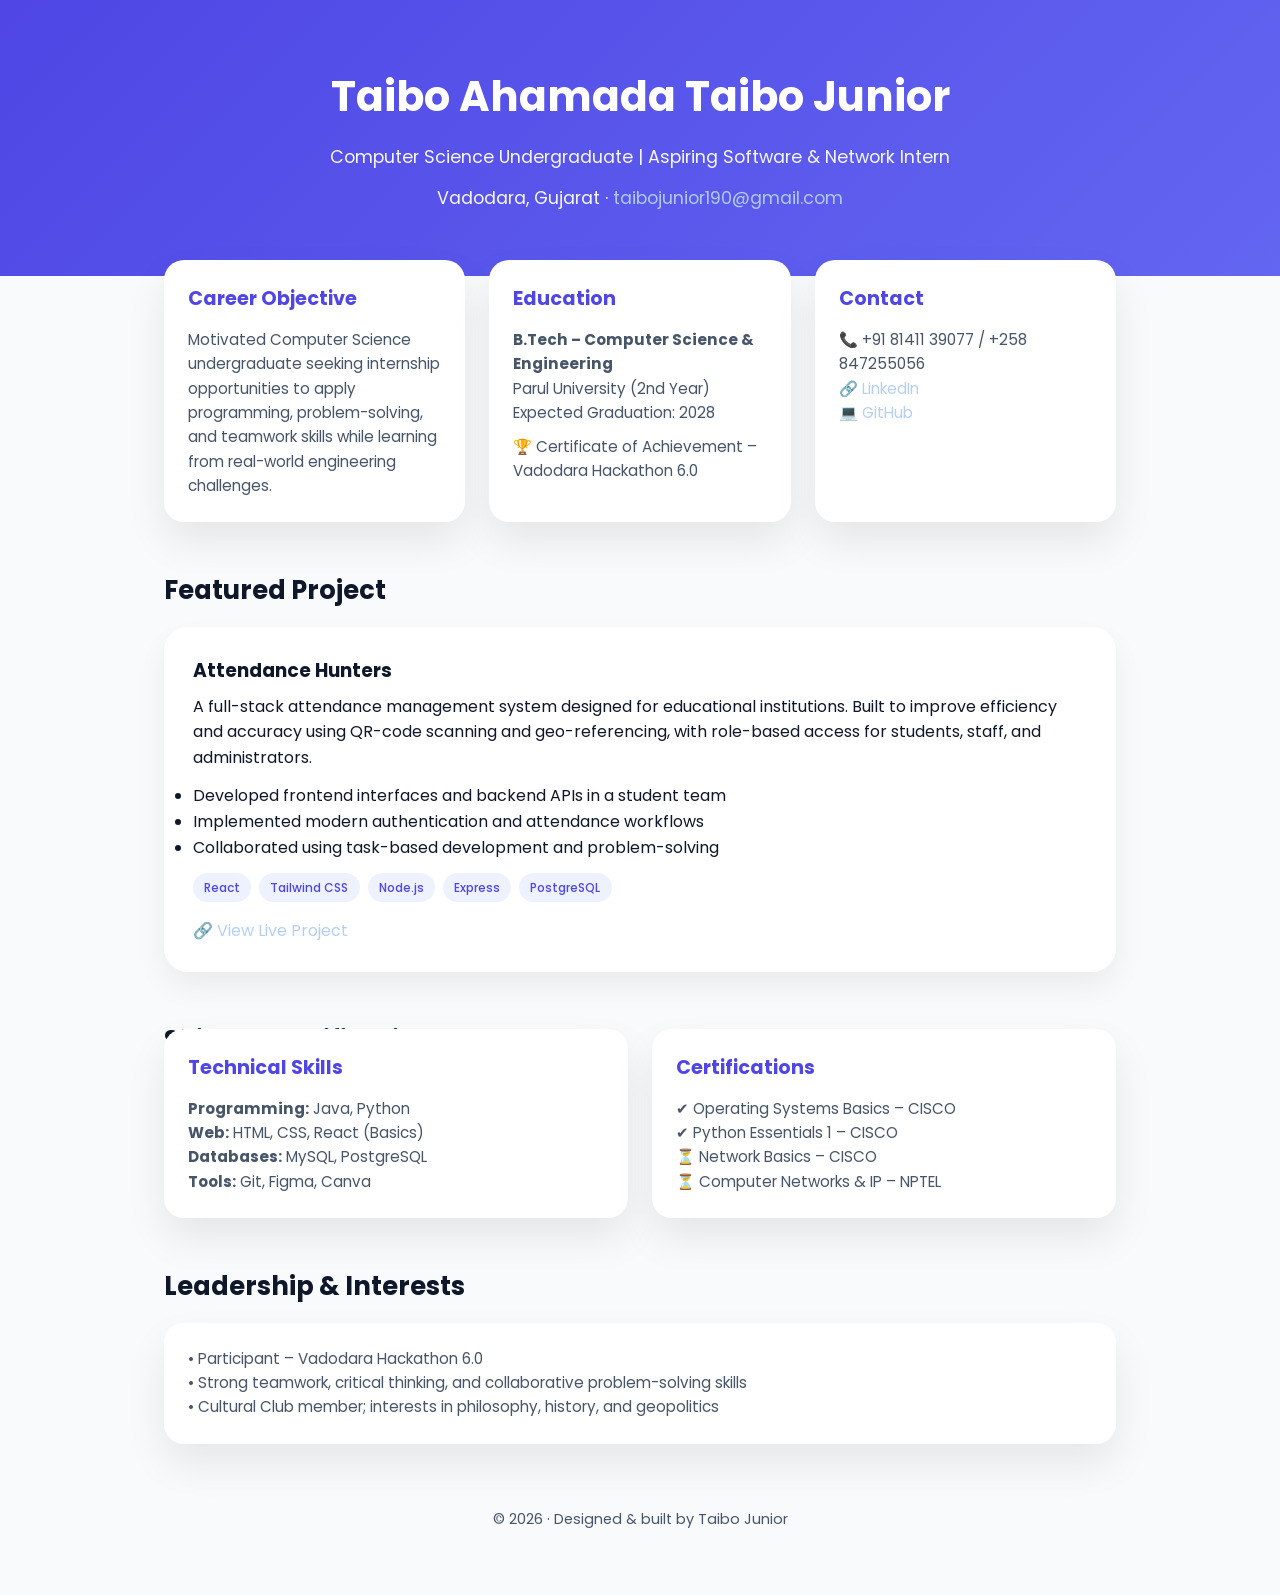
==== internship_resume_taibo_junior.html @ cf44e1ea "Initial portfolio commit" ====
<!DOCTYPE html>
<html lang="en">
<head>
  <meta charset="UTF-8" />
  <meta name="viewport" content="width=device-width, initial-scale=1.0" />
  <title>Taibo A. T. Junior | Internship Resume</title>
  <link href="https://fonts.googleapis.com/css2?family=Poppins:wght@300;400;600;700&display=swap" rel="stylesheet">
  <style>
    :root {
      --primary: #4f46e5;
      --dark: #0f172a;
      --gray: #475569;
      --bg: #f8fafc;
      --card: #ffffff;
    }
    * { margin: 0; padding: 0; box-sizing: border-box; }
    body {
      font-family: 'Poppins', sans-serif;
      background: var(--bg);
      color: var(--dark);
      line-height: 1.6;
    }
    a { color: rgb(181, 207, 244); text-decoration: none; }

    header {
      background: linear-gradient(135deg, var(--primary), #6366f1);
      color: white;
      padding: 4rem 1.5rem;
      text-align: center;
    }
    header h1 { font-size: 2.6rem; font-weight: 700; }
    header p { margin-top: .8rem; font-size: 1.1rem; opacity: .95; }

    .container {
      max-width: 1000px;
      margin: auto;
      padding: 2rem 1.5rem 4rem;
    }

    .cards {
      display: grid;
      grid-template-columns: repeat(auto-fit, minmax(280px, 1fr));
      gap: 1.5rem;
      margin-top: -3rem;
    }

    .card {
      background: var(--card);
      padding: 1.5rem;
      border-radius: 1.25rem;
      box-shadow: 0 20px 40px rgba(0,0,0,0.08);
    }
    .card h2 {
      font-size: 1.2rem;
      margin-bottom: .8rem;
      color: var(--primary);
    }
    .card p, .card li { font-size: .95rem; color: var(--gray); }
    .card ul { padding-left: 1.2rem; }

    section { margin-top: 3rem; }
    section h2 {
      font-size: 1.6rem;
      margin-bottom: 1rem;
    }

    .project {
      background: var(--card);
      padding: 1.8rem;
      border-radius: 1.5rem;
      box-shadow: 0 15px 30px rgba(0,0,0,0.06);
    }
    .project h3 { margin-bottom: .5rem; }

    .tags {
      display: flex;
      flex-wrap: wrap;
      gap: .5rem;
      margin-top: .8rem;
    }
    .tag {
      background: #eef2ff;
      color: var(--primary);
      padding: .3rem .7rem;
      border-radius: 999px;
      font-size: .75rem;
      font-weight: 500;
    }

    footer {
      text-align: center;
      margin-top: 4rem;
      font-size: .9rem;
      color: var(--gray);
    }
  </style>
</head>
<body>

<header>
  <h1>Taibo Ahamada Taibo Junior</h1>
  <p>Computer Science Undergraduate | Aspiring Software & Network Intern</p>
  <p>Vadodara, Gujarat · <a href="mailto:taibojunior190@gmail.com">taibojunior190@gmail.com</a></p>
</header>

<div class="container">
  <div class="cards">
    <div class="card">
      <h2>Career Objective</h2>
      <p>Motivated Computer Science undergraduate seeking internship opportunities to apply programming, problem-solving, and teamwork skills while learning from real-world engineering challenges.</p>
    </div>
    <div class="card">
      <h2>Education</h2>
      <p><strong>B.Tech – Computer Science & Engineering</strong><br/>Parul University (2nd Year)<br/>Expected Graduation: 2028</p>
      <p style="margin-top:.6rem;">🏆 Certificate of Achievement – Vadodara Hackathon 6.0</p>
    </div>
    <div class="card">
      <h2>Contact</h2>
      <p>📞 +91 81411 39077 / +258 847255056</p>
      <p>🔗 <a href="https://www.linkedin.com/in/taibo-j%C3%BAnior-2a9b9136b/" target="_blank">LinkedIn</a></p>
      <p>💻 <a href="https://github.com/TJunior03" target="_blank">GitHub</a></p>
    </div>
  </div>

  <section>
    <h2>Featured Project</h2>
    <div class="project">
      <h3>Attendance Hunters</h3>
      <p>A full-stack attendance management system designed for educational institutions. Built to improve efficiency and accuracy using QR-code scanning and geo-referencing, with role-based access for students, staff, and administrators.</p>
      <ul style="margin-top:.8rem;">
        <li>Developed frontend interfaces and backend APIs in a student team</li>
        <li>Implemented modern authentication and attendance workflows</li>
        <li>Collaborated using task-based development and problem-solving</li>
      </ul>
      <div class="tags">
        <span class="tag">React</span>
        <span class="tag">Tailwind CSS</span>
        <span class="tag">Node.js</span>
        <span class="tag">Express</span>
        <span class="tag">PostgreSQL</span>
      </div>
      <p style="margin-top:1rem;">🔗 <a href="https://attendance-fullstack-obg8.vercel.app/" target="_blank">View Live Project</a></p>
    </div>
  </section>

  <section>
    <h2>Skills & Certifications</h2>
    <div class="cards">
      <div class="card">
        <h2>Technical Skills</h2>
        <p><strong>Programming:</strong> Java, Python</p>
        <p><strong>Web:</strong> HTML, CSS, React (Basics)</p>
        <p><strong>Databases:</strong> MySQL, PostgreSQL</p>
        <p><strong>Tools:</strong> Git, Figma, Canva</p>
      </div>
      <div class="card">
        <h2>Certifications</h2>
        <p>✔ Operating Systems Basics – CISCO</p>
        <p>✔ Python Essentials 1 – CISCO</p>
        <p>⏳ Network Basics – CISCO</p>
        <p>⏳ Computer Networks & IP – NPTEL</p>
      </div>
    </div>
  </section>

  <section>
    <h2>Leadership & Interests</h2>
    <div class="card">
      <p>• Participant – Vadodara Hackathon 6.0</p>
      <p>• Strong teamwork, critical thinking, and collaborative problem-solving skills</p>
      <p>• Cultural Club member; interests in philosophy, history, and geopolitics</p>
    </div>
  </section>

  <footer>
    <p>© 2026 · Designed & built by Taibo Junior</p>
  </footer>
</div>

</body>
</html>
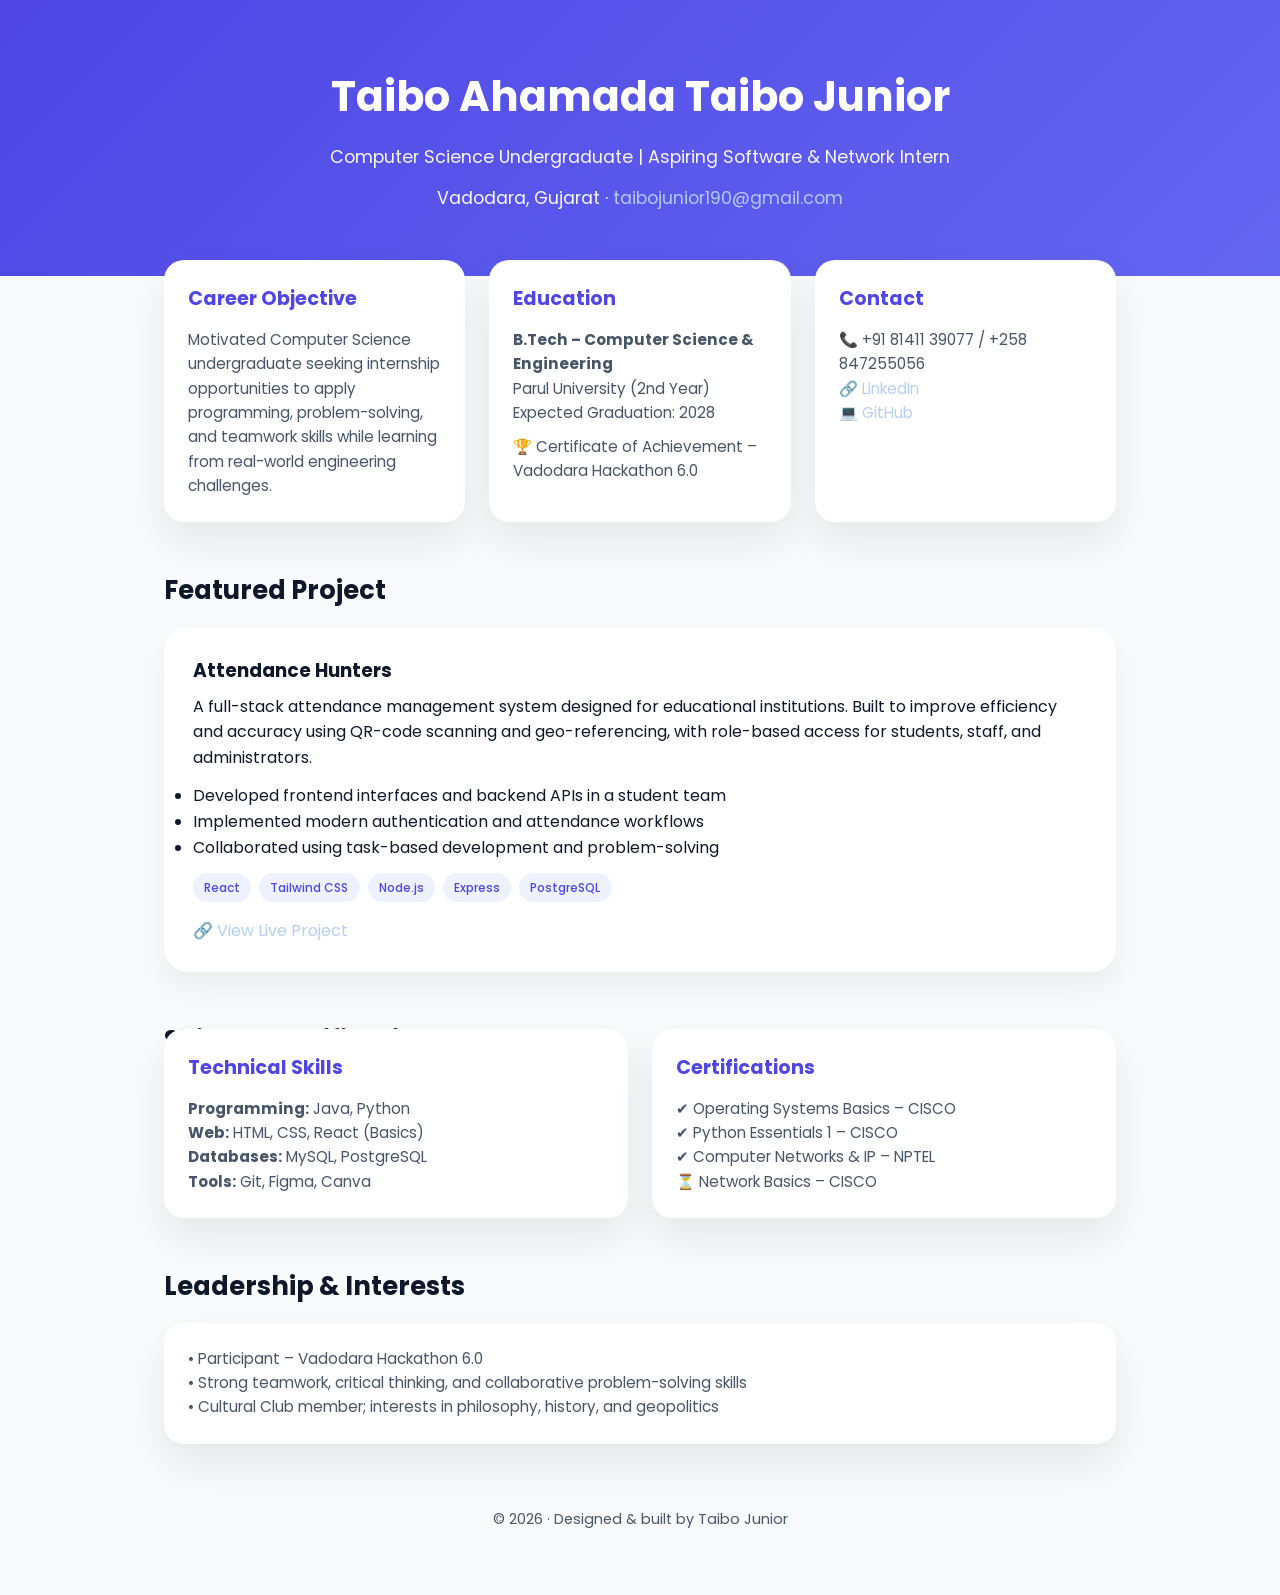
==== commit fd4928aa: "Changing the Resume HTML doc" ====
--- a/internship_resume_taibo_junior.html
+++ b/internship_resume_taibo_junior.html
@@ -157,8 +157,8 @@
         <h2>Certifications</h2>
         <p>✔ Operating Systems Basics – CISCO</p>
         <p>✔ Python Essentials 1 – CISCO</p>
+        <p>✔ Computer Networks & IP – NPTEL</p>
         <p>⏳ Network Basics – CISCO</p>
-        <p>⏳ Computer Networks & IP – NPTEL</p>
       </div>
     </div>
   </section>
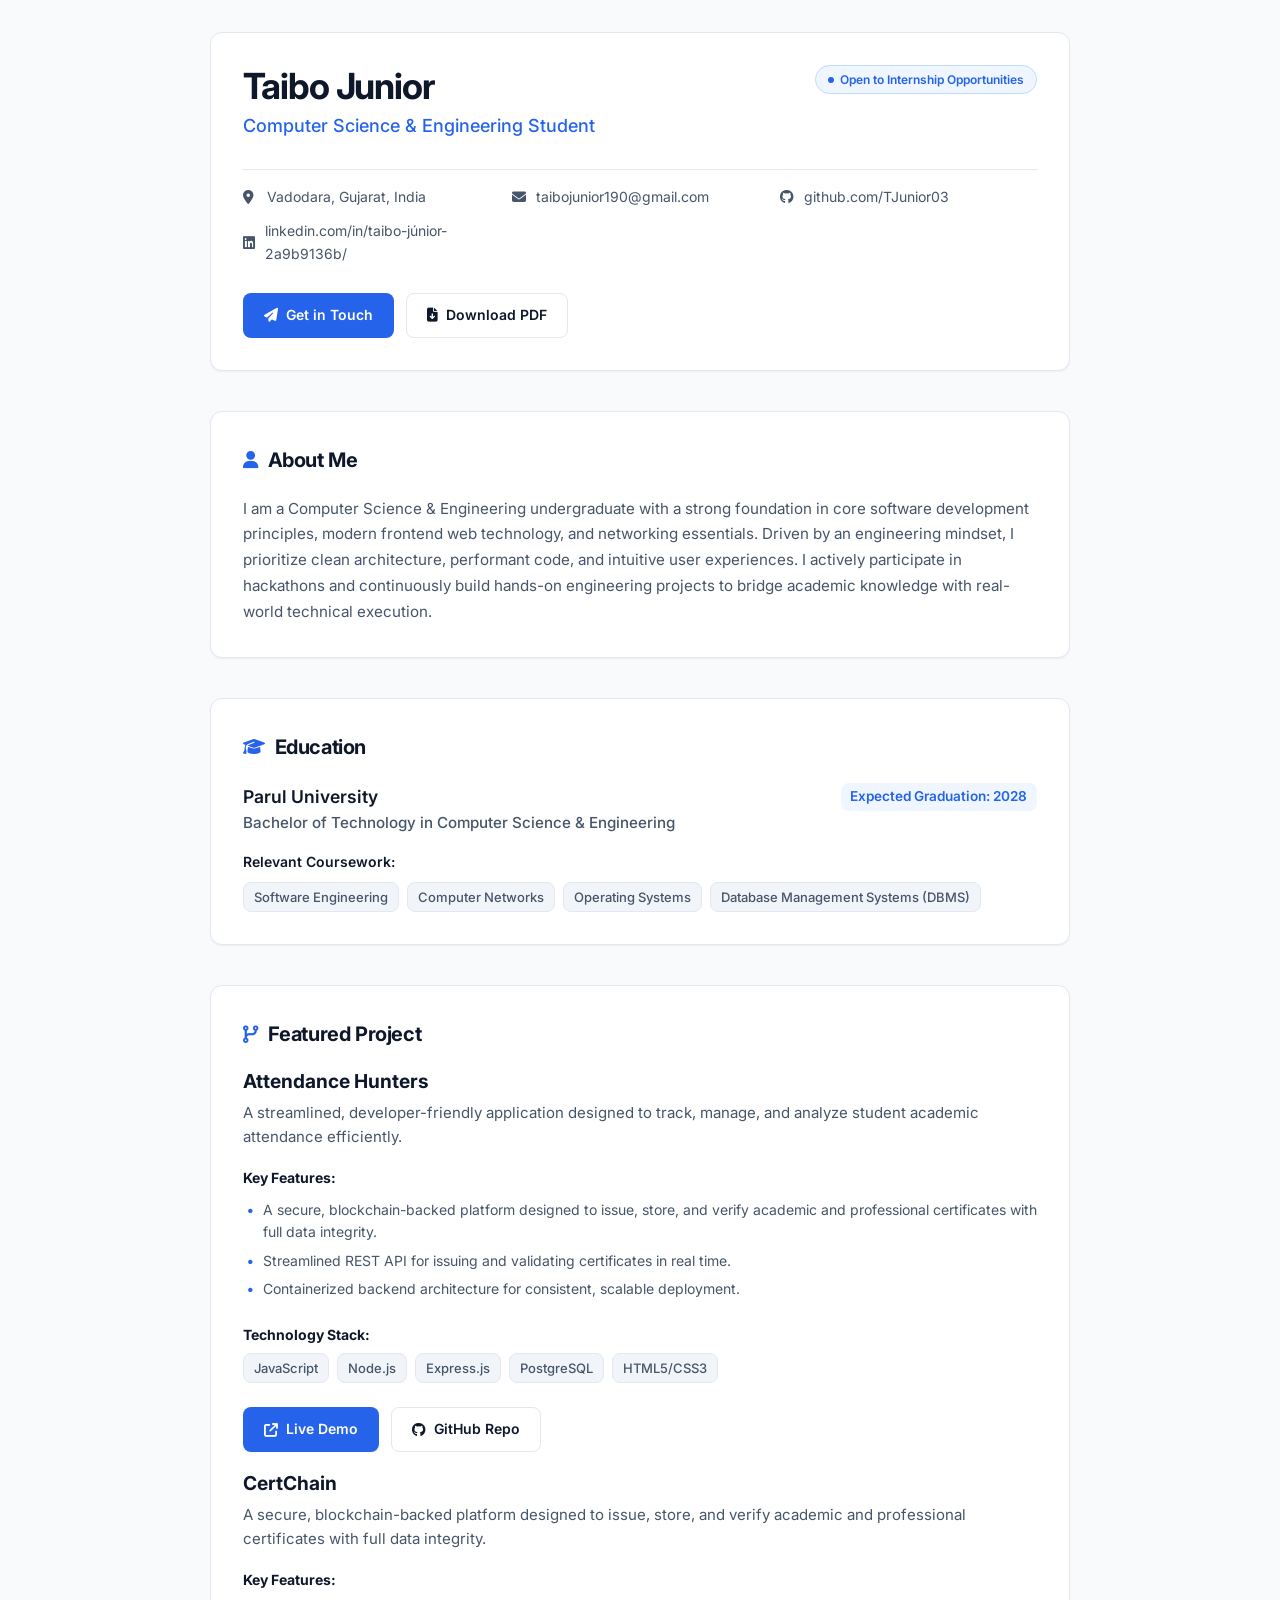
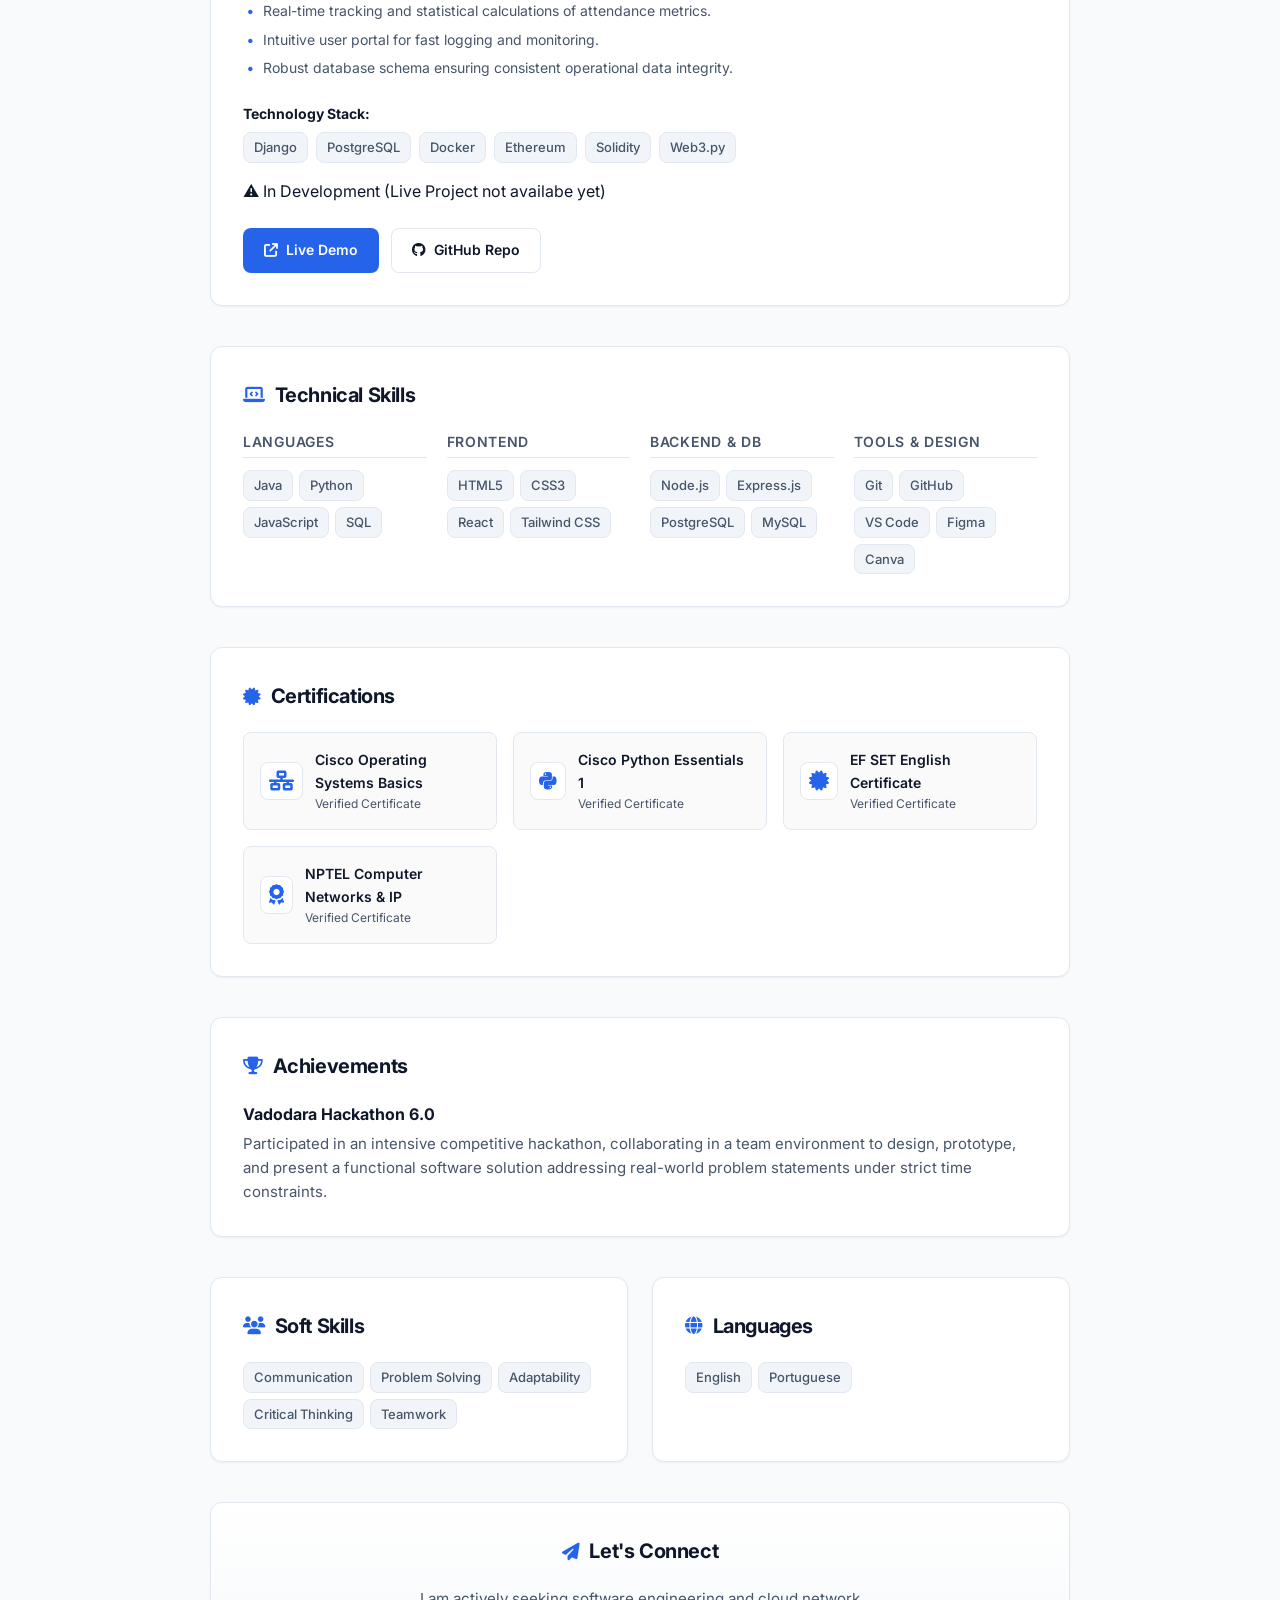
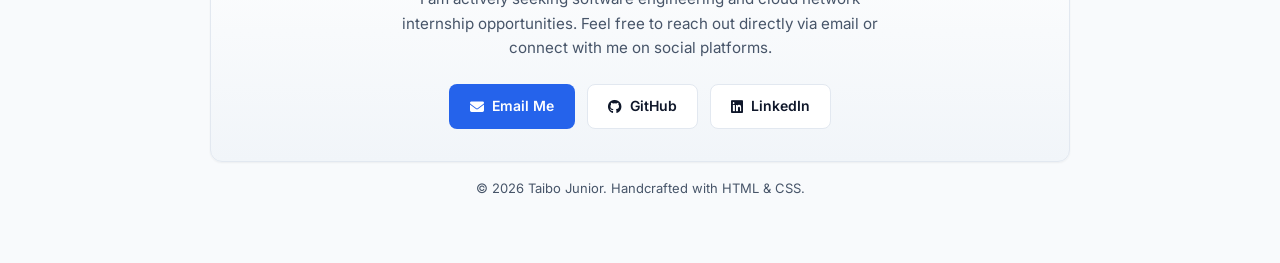
==== commit 7690fe92: "Changing the resume HTML doc" ====
--- a/internship_resume_taibo_junior.html
+++ b/internship_resume_taibo_junior.html
@@ -1,181 +1,819 @@
 <!DOCTYPE html>
 <html lang="en">
 <head>
-  <meta charset="UTF-8" />
-  <meta name="viewport" content="width=device-width, initial-scale=1.0" />
-  <title>Taibo A. T. Junior | Internship Resume</title>
-  <link href="https://fonts.googleapis.com/css2?family=Poppins:wght@300;400;600;700&display=swap" rel="stylesheet">
-  <style>
-    :root {
-      --primary: #4f46e5;
-      --dark: #0f172a;
-      --gray: #475569;
-      --bg: #f8fafc;
-      --card: #ffffff;
-    }
-    * { margin: 0; padding: 0; box-sizing: border-box; }
-    body {
-      font-family: 'Poppins', sans-serif;
-      background: var(--bg);
-      color: var(--dark);
-      line-height: 1.6;
-    }
-    a { color: rgb(181, 207, 244); text-decoration: none; }
-
-    header {
-      background: linear-gradient(135deg, var(--primary), #6366f1);
-      color: white;
-      padding: 4rem 1.5rem;
-      text-align: center;
-    }
-    header h1 { font-size: 2.6rem; font-weight: 700; }
-    header p { margin-top: .8rem; font-size: 1.1rem; opacity: .95; }
-
-    .container {
-      max-width: 1000px;
-      margin: auto;
-      padding: 2rem 1.5rem 4rem;
-    }
-
-    .cards {
-      display: grid;
-      grid-template-columns: repeat(auto-fit, minmax(280px, 1fr));
-      gap: 1.5rem;
-      margin-top: -3rem;
-    }
-
-    .card {
-      background: var(--card);
-      padding: 1.5rem;
-      border-radius: 1.25rem;
-      box-shadow: 0 20px 40px rgba(0,0,0,0.08);
-    }
-    .card h2 {
-      font-size: 1.2rem;
-      margin-bottom: .8rem;
-      color: var(--primary);
-    }
-    .card p, .card li { font-size: .95rem; color: var(--gray); }
-    .card ul { padding-left: 1.2rem; }
-
-    section { margin-top: 3rem; }
-    section h2 {
-      font-size: 1.6rem;
-      margin-bottom: 1rem;
-    }
-
-    .project {
-      background: var(--card);
-      padding: 1.8rem;
-      border-radius: 1.5rem;
-      box-shadow: 0 15px 30px rgba(0,0,0,0.06);
-    }
-    .project h3 { margin-bottom: .5rem; }
-
-    .tags {
-      display: flex;
-      flex-wrap: wrap;
-      gap: .5rem;
-      margin-top: .8rem;
-    }
-    .tag {
-      background: #eef2ff;
-      color: var(--primary);
-      padding: .3rem .7rem;
-      border-radius: 999px;
-      font-size: .75rem;
-      font-weight: 500;
-    }
-
-    footer {
-      text-align: center;
-      margin-top: 4rem;
-      font-size: .9rem;
-      color: var(--gray);
-    }
-  </style>
+    <meta charset="UTF-8">
+    <meta name="viewport" content="width=device-width, initial-scale=1.0">
+    <title>Taibo Junior - Computer Science & Engineering Resume</title> <!-- -->
+    <meta name="description" content="Resume of Taibo Junior, Computer Science & Engineering Student specializing in Software Engineering, Cloud Networking, and Web Development."> <!-- -->
+
+    <!-- Open Graph Tags -->
+    <meta property="og:title" content="Taibo Junior - Resume"> <!-- -->
+    <meta property="og:description" content="Computer Science & Engineering Student passionate about building reliable software and cloud network solutions."> <!-- -->
+    <meta property="og:type" content="website">
+
+    <!-- Google Fonts: Inter -->
+    <link rel="preconnect" href="https://fonts.googleapis.com">
+    <link rel="preconnect" href="https://fonts.gstatic.com" crossorigin>
+    <link href="https://fonts.googleapis.com/css2?family=Inter:wght@400;500;600;700&display=swap" rel="stylesheet">
+
+    <!-- Font Awesome Icons -->
+    <link rel="stylesheet" href="https://cdnjs.cloudflare.com/ajax/libs/font-awesome/6.5.1/css/all.min.css" crossorigin="anonymous" referrerpolicy="no-referrer" />
+
+    <style>
+        /* CSS RESET & VARIABLES */
+        *, *::before, *::after {
+            box-sizing: border-box;
+            margin: 0;
+            padding: 0;
+        }
+
+        :root {
+            --primary: #2563EB;
+            --primary-hover: #1D4ED8;
+            --background: #F8FAFC;
+            --card-bg: #FFFFFF;
+            --text-main: #0F172A;
+            --text-secondary: #475569;
+            --border-color: #E2E8F0;
+            --accent: #3B82F6;
+            --shadow-sm: 0 1px 2px 0 rgba(0, 0, 0, 0.05);
+            --shadow-md: 0 4px 6px -1px rgba(0, 0, 0, 0.05), 0 2px 4px -1px rgba(0, 0, 0, 0.03);
+            --shadow-lg: 0 10px 15px -3px rgba(0, 0, 0, 0.05), 0 4px 6px -2px rgba(0, 0, 0, 0.02);
+            --radius-sm: 8px;
+            --radius-md: 12px;
+            --radius-lg: 16px;
+            --radius-full: 9999px;
+            --font-main: 'Inter', system-ui, -apple-system, BlinkMacSystemFont, "Segoe UI", Roboto, sans-serif;
+            --max-width: 860px;
+        }
+
+        html {
+            scroll-behavior: smooth;
+        }
+
+        body {
+            font-family: var(--font-main);
+            background-color: var(--background);
+            color: var(--text-main);
+            line-height: 1.6;
+            font-size: 16px;
+            -webkit-font-smoothing: antialiased;
+            -moz-osx-font-smoothing: grayscale;
+            padding: 2rem 1rem;
+        }
+
+        /* CONTAINER */
+        .resume-container {
+            max-width: var(--max-width);
+            margin: 0 auto;
+            display: flex;
+            flex-direction: column;
+            gap: 2.5rem;
+        }
+
+        /* CARD BASE */
+        .card {
+            background-color: var(--card-bg);
+            border: 1px solid var(--border-color);
+            border-radius: var(--radius-md);
+            padding: 2rem;
+            box-shadow: var(--shadow-sm);
+            transition: transform 0.2s ease, box-shadow 0.2s ease, border-color 0.2s ease;
+        }
+
+        .card:hover {
+            transform: translateY(-2px);
+            box-shadow: var(--shadow-md);
+            border-color: #CBD5E1;
+        }
+
+        /* TYPOGRAPHY HELPER CLASSES */
+        .section-title {
+            font-size: 1.25rem;
+            font-weight: 700;
+            color: var(--text-main);
+            margin-bottom: 1.25rem;
+            display: flex;
+            align-items: center;
+            gap: 0.625rem;
+            letter-spacing: -0.02em;
+        }
+
+        .section-title i {
+            color: var(--primary);
+            font-size: 1.1rem;
+        }
+
+        /* BUTTONS & PILLS */
+        .btn {
+            display: inline-flex;
+            align-items: center;
+            justify-content: center;
+            gap: 0.5rem;
+            font-size: 0.875rem;
+            font-weight: 600;
+            padding: 0.625rem 1.25rem;
+            border-radius: var(--radius-sm);
+            text-decoration: none;
+            transition: all 0.2s ease;
+            cursor: pointer;
+            border: 1px solid transparent;
+        }
+
+        .btn-primary {
+            background-color: var(--primary);
+            color: #FFFFFF;
+        }
+
+        .btn-primary:hover {
+            background-color: var(--primary-hover);
+            transform: translateY(-1px);
+            box-shadow: var(--shadow-sm);
+        }
+
+        .btn-secondary {
+            background-color: #FFFFFF;
+            color: var(--text-main);
+            border-color: var(--border-color);
+        }
+
+        .btn-secondary:hover {
+            background-color: #F1F5F9;
+            border-color: #CBD5E1;
+            color: var(--primary);
+        }
+
+        .badge {
+            display: inline-flex;
+            align-items: center;
+            gap: 0.375rem;
+            background-color: #EFF6FF;
+            color: var(--primary);
+            border: 1px solid #BFDBFE;
+            padding: 0.25rem 0.75rem;
+            border-radius: var(--radius-full);
+            font-size: 0.75rem;
+            font-weight: 600;
+            width: fit-content;
+        }
+
+        .badge-dot {
+            width: 6px;
+            height: 6px;
+            background-color: var(--primary);
+            border-radius: 50%;
+        }
+
+        .pill {
+            display: inline-flex;
+            align-items: center;
+            background-color: #F1F5F9;
+            color: var(--text-secondary);
+            font-size: 0.8125rem;
+            font-weight: 500;
+            padding: 0.25rem 0.625rem;
+            border-radius: var(--radius-sm);
+            border: 1px solid var(--border-color);
+        }
+
+        /* HERO SECTION */
+        .hero {
+            display: flex;
+            flex-direction: column;
+            gap: 1.25rem;
+        }
+
+        .hero-header {
+            display: flex;
+            justify-content: space-between;
+            align-items: flex-start;
+            flex-wrap: wrap;
+            gap: 1rem;
+        }
+
+        .hero-title-group h1 {
+            font-size: 2.25rem;
+            font-weight: 700;
+            letter-spacing: -0.03em;
+            color: var(--text-main);
+            line-height: 1.2;
+        }
+
+        .hero-title-group p {
+            font-size: 1.125rem;
+            font-weight: 500;
+            color: var(--primary);
+            margin-top: 0.25rem;
+        }
+
+        .contact-grid {
+            display: grid;
+            grid-template-columns: repeat(auto-fit, minmax(200px, 1fr));
+            gap: 0.75rem;
+            margin-top: 0.5rem;
+            padding-top: 1rem;
+            border-top: 1px solid var(--border-color);
+        }
+
+        .contact-item {
+            display: flex;
+            align-items: center;
+            gap: 0.5rem;
+            font-size: 0.875rem;
+            color: var(--text-secondary);
+            text-decoration: none;
+        }
+
+        .contact-item a {
+            color: var(--text-secondary);
+            text-decoration: none;
+            transition: color 0.2s ease;
+        }
+
+        .contact-item a:hover {
+            color: var(--primary);
+        }
+
+        .contact-item i {
+            width: 16px;
+            color: var(--text-secondary);
+        }
+
+        .hero-actions {
+            display: flex;
+            gap: 0.75rem;
+            margin-top: 0.5rem;
+            flex-wrap: wrap;
+        }
+
+        /* ABOUT ME */
+        .about-text {
+            color: var(--text-secondary);
+            font-size: 0.95rem;
+            line-height: 1.7;
+        }
+
+        /* EDUCATION */
+        .education-header {
+            display: flex;
+            justify-content: space-between;
+            align-items: flex-start;
+            flex-wrap: wrap;
+            gap: 0.5rem;
+            margin-bottom: 0.5rem;
+        }
+
+        .institution {
+            font-size: 1.1rem;
+            font-weight: 600;
+            color: var(--text-main);
+        }
+
+        .degree {
+            font-size: 0.95rem;
+            color: var(--text-secondary);
+            font-weight: 500;
+        }
+
+        .grad-date {
+            font-size: 0.85rem;
+            color: var(--primary);
+            font-weight: 600;
+            background: #EFF6FF;
+            padding: 0.2rem 0.6rem;
+            border-radius: var(--radius-sm);
+        }
+
+        .coursework-title {
+            font-size: 0.875rem;
+            font-weight: 600;
+            color: var(--text-main);
+            margin-top: 1rem;
+            margin-bottom: 0.5rem;
+        }
+
+        .coursework-pills {
+            display: flex;
+            flex-wrap: wrap;
+            gap: 0.5rem;
+        }
+
+        /* FEATURED PROJECT */
+        .project-card {
+            display: flex;
+            flex-direction: column;
+            gap: 1rem;
+        }
+
+        .project-header {
+            display: flex;
+            justify-content: space-between;
+            align-items: center;
+        }
+
+        .project-title {
+            font-size: 1.2rem;
+            font-weight: 700;
+            color: var(--text-main);
+        }
+
+        .project-description {
+            color: var(--text-secondary);
+            font-size: 0.9375rem;
+        }
+
+        .features-list {
+            list-style: none;
+            display: flex;
+            flex-direction: column;
+            gap: 0.375rem;
+            margin: 0.5rem 0;
+        }
+
+        .features-list li {
+            position: relative;
+            padding-left: 1.25rem;
+            font-size: 0.875rem;
+            color: var(--text-secondary);
+        }
+
+        .features-list li::before {
+            content: "•";
+            position: absolute;
+            left: 0.25rem;
+            color: var(--primary);
+            font-weight: bold;
+        }
+
+        .project-tech {
+            display: flex;
+            flex-wrap: wrap;
+            gap: 0.5rem;
+            margin-top: 0.25rem;
+        }
+
+        .project-actions {
+            display: flex;
+            gap: 0.75rem;
+            margin-top: 0.5rem;
+        }
+
+        /* TECHNICAL SKILLS */
+        .skills-grid {
+            display: grid;
+            grid-template-columns: repeat(auto-fit, minmax(180px, 1fr));
+            gap: 1.25rem;
+        }
+
+        .skill-category-title {
+            font-size: 0.875rem;
+            font-weight: 600;
+            text-transform: uppercase;
+            letter-spacing: 0.05em;
+            color: var(--text-secondary);
+            margin-bottom: 0.75rem;
+            border-bottom: 1px solid var(--border-color);
+            padding-bottom: 0.25rem;
+        }
+
+        .skill-pills {
+            display: flex;
+            flex-wrap: wrap;
+            gap: 0.375rem;
+        }
+
+        /* CERTIFICATIONS & ACHIEVEMENTS */
+        .cert-grid {
+            display: grid;
+            grid-template-columns: repeat(auto-fit, minmax(240px, 1fr));
+            gap: 1rem;
+        }
+
+        .cert-card {
+            border: 1px solid var(--border-color);
+            border-radius: var(--radius-sm);
+            padding: 1rem;
+            background-color: #FAFAFA;
+            display: flex;
+            align-items: center;
+            gap: 0.75rem;
+        }
+
+        .cert-icon {
+            font-size: 1.25rem;
+            color: var(--primary);
+            background: #FFFFFF;
+            padding: 0.5rem;
+            border-radius: var(--radius-sm);
+            border: 1px solid var(--border-color);
+        }
+
+        .cert-name {
+            font-size: 0.875rem;
+            font-weight: 600;
+            color: var(--text-main);
+        }
+
+        .cert-status {
+            font-size: 0.75rem;
+            color: var(--text-secondary);
+        }
+
+        .achievement-text {
+            color: var(--text-secondary);
+            font-size: 0.9375rem;
+        }
+
+        /* TWO COLUMN LAYOUT (SOFT SKILLS & LANGUAGES) */
+        .two-column-grid {
+            display: grid;
+            grid-template-columns: 1fr 1fr;
+            gap: 1.5rem;
+        }
+
+        @media (max-width: 640px) {
+            .two-column-grid {
+                grid-template-columns: 1fr;
+            }
+        }
+
+        /* CONTACT SECTION */
+        .contact-card {
+            text-align: center;
+            background: linear-gradient(180deg, #FFFFFF 0%, #F1F5F9 100%);
+            border: 1px solid var(--border-color);
+        }
+
+        .contact-card .section-title {
+            justify-content: center;
+        }
+
+        .contact-card p {
+            color: var(--text-secondary);
+            font-size: 0.95rem;
+            max-width: 500px;
+            margin: 0 auto 1.5rem auto;
+        }
+
+        .contact-buttons {
+            display: flex;
+            justify-content: center;
+            gap: 0.75rem;
+            flex-wrap: wrap;
+        }
+
+        /* FOOTER */
+        footer {
+            text-align: center;
+            font-size: 0.8125rem;
+            color: var(--text-secondary);
+            margin-top: 1rem;
+            padding-bottom: 2rem;
+        }
+
+        /* PRINT STYLESHEET */
+        @media print {
+            body {
+                background-color: #FFFFFF;
+                color: #000000;
+                padding: 0;
+                font-size: 12pt;
+            }
+            .resume-container {
+                gap: 1.25rem;
+                max-width: 100%;
+            }
+            .card {
+                border: none;
+                box-shadow: none;
+                padding: 0;
+            }
+            .card:hover {
+                transform: none;
+                box-shadow: none;
+            }
+            .btn, .badge {
+                border: 1px solid #000;
+                color: #000;
+                background: none;
+            }
+            .hero-actions, .project-actions, .contact-buttons {
+                display: none;
+            }
+        }
+    </style>
 </head>
 <body>
 
-<header>
-  <h1>Taibo Ahamada Taibo Junior</h1>
-  <p>Computer Science Undergraduate | Aspiring Software & Network Intern</p>
-  <p>Vadodara, Gujarat · <a href="mailto:taibojunior190@gmail.com">taibojunior190@gmail.com</a></p>
-</header>
-
-<div class="container">
-  <div class="cards">
-    <div class="card">
-      <h2>Career Objective</h2>
-      <p>Motivated Computer Science undergraduate seeking internship opportunities to apply programming, problem-solving, and teamwork skills while learning from real-world engineering challenges.</p>
-    </div>
-    <div class="card">
-      <h2>Education</h2>
-      <p><strong>B.Tech – Computer Science & Engineering</strong><br/>Parul University (2nd Year)<br/>Expected Graduation: 2028</p>
-      <p style="margin-top:.6rem;">🏆 Certificate of Achievement – Vadodara Hackathon 6.0</p>
-    </div>
-    <div class="card">
-      <h2>Contact</h2>
-      <p>📞 +91 81411 39077 / +258 847255056</p>
-      <p>🔗 <a href="https://www.linkedin.com/in/taibo-j%C3%BAnior-2a9b9136b/" target="_blank">LinkedIn</a></p>
-      <p>💻 <a href="https://github.com/TJunior03" target="_blank">GitHub</a></p>
-    </div>
-  </div>
-
-  <section>
-    <h2>Featured Project</h2>
-    <div class="project">
-      <h3>Attendance Hunters</h3>
-      <p>A full-stack attendance management system designed for educational institutions. Built to improve efficiency and accuracy using QR-code scanning and geo-referencing, with role-based access for students, staff, and administrators.</p>
-      <ul style="margin-top:.8rem;">
-        <li>Developed frontend interfaces and backend APIs in a student team</li>
-        <li>Implemented modern authentication and attendance workflows</li>
-        <li>Collaborated using task-based development and problem-solving</li>
-      </ul>
-      <div class="tags">
-        <span class="tag">React</span>
-        <span class="tag">Tailwind CSS</span>
-        <span class="tag">Node.js</span>
-        <span class="tag">Express</span>
-        <span class="tag">PostgreSQL</span>
-      </div>
-      <p style="margin-top:1rem;">🔗 <a href="https://attendance-fullstack-obg8.vercel.app/" target="_blank">View Live Project</a></p>
-    </div>
-  </section>
-
-  <section>
-    <h2>Skills & Certifications</h2>
-    <div class="cards">
-      <div class="card">
-        <h2>Technical Skills</h2>
-        <p><strong>Programming:</strong> Java, Python</p>
-        <p><strong>Web:</strong> HTML, CSS, React (Basics)</p>
-        <p><strong>Databases:</strong> MySQL, PostgreSQL</p>
-        <p><strong>Tools:</strong> Git, Figma, Canva</p>
-      </div>
-      <div class="card">
-        <h2>Certifications</h2>
-        <p>✔ Operating Systems Basics – CISCO</p>
-        <p>✔ Python Essentials 1 – CISCO</p>
-        <p>✔ Computer Networks & IP – NPTEL</p>
-        <p>⏳ Network Basics – CISCO</p>
-      </div>
-    </div>
-  </section>
-
-  <section>
-    <h2>Leadership & Interests</h2>
-    <div class="card">
-      <p>• Participant – Vadodara Hackathon 6.0</p>
-      <p>• Strong teamwork, critical thinking, and collaborative problem-solving skills</p>
-      <p>• Cultural Club member; interests in philosophy, history, and geopolitics</p>
-    </div>
-  </section>
-
-  <footer>
-    <p>© 2026 · Designed & built by Taibo Junior</p>
-  </footer>
-</div>
+    <main class="resume-container">
+
+        <!-- HERO SECTION -->
+        <header class="card hero" aria-label="Candidate Overview">
+            <div class="hero-header">
+                <div class="hero-title-group">
+                    <h1>Taibo Junior</h1> <!-- -->
+                    <p>Computer Science & Engineering Student</p> <!-- -->
+                </div>
+                <div class="badge" aria-label="Status">
+                    <span class="badge-dot" aria-hidden="true"></span>
+                    <span>Open to Internship Opportunities</span>
+                </div>
+            </div>
+
+            <div class="contact-grid">
+                <div class="contact-item">
+                    <i class="fa-solid fa-location-dot" aria-hidden="true"></i>
+                    <span>Vadodara, Gujarat, India</span>
+                </div>
+                <div class="contact-item">
+                    <i class="fa-solid fa-envelope" aria-hidden="true"></i>
+                    <a href="mailto:taibojunior190@gmail.com" aria-label="Send Email">taibojunior190@gmail.com</a>
+                </div>
+                <div class="contact-item">
+                    <i class="fa-brands fa-github" aria-hidden="true"></i>
+                    <a href="https://github.com/TJunior03" target="_blank" rel="noopener noreferrer" aria-label="GitHub Profile">github.com/TJunior03</a>
+                </div>
+                <div class="contact-item">
+                    <i class="fa-brands fa-linkedin" aria-hidden="true"></i>
+                    <a href="https://linkedin.comin/taibo-júnior-2a9b9136b/" target="_blank" rel="noopener noreferrer" aria-label="LinkedIn Profile">linkedin.com/in/taibo-júnior-2a9b9136b/</a>
+                </div>
+            </div>
+
+            <div class="hero-actions">
+                <a href="#contact" class="btn btn-primary">
+                    <i class="fa-solid fa-paper-plane" aria-hidden="true"></i> Get in Touch
+                </a>
+                <a href="#" onclick="window.print(); return false;" class="btn btn-secondary" aria-label="Download or Print Resume">
+                    <i class="fa-solid fa-file-arrow-down" aria-hidden="true"></i> Download PDF
+                </a>
+            </div>
+        </header>
+
+        <!-- ABOUT ME -->
+        <section class="card" aria-labelledby="about-heading">
+            <h2 id="about-heading" class="section-title">
+                <i class="fa-solid fa-user" aria-hidden="true"></i> About Me
+            </h2>
+            <p class="about-text">
+                I am a Computer Science & Engineering undergraduate with a strong foundation in core software development principles, modern frontend web technology, and networking essentials. Driven by an engineering mindset, I prioritize clean architecture, performant code, and intuitive user experiences. I actively participate in hackathons and continuously build hands-on engineering projects to bridge academic knowledge with real-world technical execution.
+            </p>
+        </section>
+
+        <!-- EDUCATION -->
+        <section class="card" aria-labelledby="education-heading">
+            <h2 id="education-heading" class="section-title">
+                <i class="fa-solid fa-graduation-cap" aria-hidden="true"></i> Education
+            </h2>
+            <div class="education-header">
+                <div>
+                    <div class="institution">Parul University</div>
+                    <div class="degree">Bachelor of Technology in Computer Science & Engineering</div> <!-- -->
+                </div>
+                <div class="grad-date">Expected Graduation: 2028</div>
+            </div>
+            
+            <div class="coursework-title">Relevant Coursework:</div>
+            <div class="coursework-pills">
+                <span class="pill">Software Engineering</span>
+                <span class="pill">Computer Networks</span>
+                <span class="pill">Operating Systems</span>
+                <span class="pill">Database Management Systems (DBMS)</span>
+            </div>
+        </section>
+
+        <!-- FEATURED PROJECT -->
+        <section class="card project-card" aria-labelledby="project-heading">
+            <div class="project-header">
+                <h2 id="project-heading" class="section-title" style="margin-bottom: 0;">
+                    <i class="fa-solid fa-code-branch" aria-hidden="true"></i> Featured Project
+                </h2>
+            </div>
+            
+            <div>
+                <h3 class="project-title">Attendance Hunters</h3>
+                <p class="project-description" style="margin-top: 0.25rem;">
+                    A streamlined, developer-friendly application designed to track, manage, and analyze student academic attendance efficiently.
+                </p>
+            </div>
+
+            <div>
+                <strong style="font-size: 0.875rem; color: var(--text-main);">Key Features:</strong>
+                <ul class="features-list">
+                    <li>A secure, blockchain-backed platform designed to issue, store, and verify academic and professional certificates with full data integrity.</li>
+                    <li>Streamlined REST API for issuing and validating certificates in real time.</li>
+                    <li>Containerized backend architecture for consistent, scalable deployment.</li>
+                </ul>
+            </div>
+
+            <div>
+                <strong style="font-size: 0.875rem; color: var(--text-main); display: block; margin-bottom: 0.375rem;">Technology Stack:</strong>
+                <div class="project-tech">
+                    <span class="pill">JavaScript</span>
+                    <span class="pill">Node.js</span>
+                    <span class="pill">Express.js</span>
+                    <span class="pill">PostgreSQL</span>
+                    <span class="pill">HTML5/CSS3</span>
+                </div>
+            </div>
+            
+
+            <div class="project-actions">
+                <a href="https://attendance-fullstack-obg8.vercel.app/" target="_blank" rel="noopener noreferrer" class="btn btn-primary" aria-label="Live Demo of Attendance Hunters">
+                    <i class="fa-solid fa-arrow-up-right-from-square" aria-hidden="true"></i> Live Demo
+                </a>
+                <a href="https://github.com/TJunior03/attendance-hunters" target="_blank" rel="noopener noreferrer" class="btn btn-secondary" aria-label="GitHub Repository of Attendance Hunters">
+                    <i class="fa-brands fa-github" aria-hidden="true"></i> GitHub Repo
+                </a>
+            </div>
+
+            <div>
+                <h3 class="project-title">CertChain</h3>
+                <p class="project-description" style="margin-top: 0.25rem;">
+                    A secure, blockchain-backed platform designed to issue, store, and verify academic and professional certificates with full data integrity.
+                </p>
+            </div>
+
+            <div>
+                <strong style="font-size: 0.875rem; color: var(--text-main);">Key Features:</strong>
+                <ul class="features-list">
+                    <li>Real-time tracking and statistical calculations of attendance metrics.</li>
+                    <li>Intuitive user portal for fast logging and monitoring.</li>
+                    <li>Robust database schema ensuring consistent operational data integrity.</li>
+                </ul>
+            </div>
+
+            <div>
+                <strong style="font-size: 0.875rem; color: var(--text-main); display: block; margin-bottom: 0.375rem;">Technology Stack:</strong>
+                <div class="project-tech">
+                    <span class="pill">Django</span>
+                    <span class="pill">PostgreSQL</span>
+                    <span class="pill">Docker</span>
+                    <span class="pill">Ethereum</span>
+                    <span class="pill">Solidity</span>
+                    <span class="pill">Web3.py</span>
+                </div>
+            </div>
+            
+            <div>⚠️ In Development (Live Project not availabe yet)</div>
+
+            <div class="project-actions">
+                <a href="#" target="_blank" rel="noopener noreferrer" class="btn btn-primary" aria-label="Live Demo of Attendance Hunters">
+                    <i class="fa-solid fa-arrow-up-right-from-square" aria-hidden="true"></i> Live Demo
+                </a>
+                <a href="https://github.com/TJunior03/certchain" target="_blank" rel="noopener noreferrer" class="btn btn-secondary" aria-label="GitHub Repository of Attendance Hunters">
+                    <i class="fa-brands fa-github" aria-hidden="true"></i> GitHub Repo
+                </a>
+            </div>
+        </section>
+
+        <!-- TECHNICAL SKILLS -->
+        <section class="card" aria-labelledby="skills-heading">
+            <h2 id="skills-heading" class="section-title">
+                <i class="fa-solid fa-laptop-code" aria-hidden="true"></i> Technical Skills
+            </h2>
+            <div class="skills-grid">
+                <div>
+                    <div class="skill-category-title">Languages</div>
+                    <div class="skill-pills">
+                        <span class="pill">Java</span>
+                        <span class="pill">Python</span>
+                        <span class="pill">JavaScript</span>
+                        <span class="pill">SQL</span>
+                    </div>
+                </div>
+                <div>
+                    <div class="skill-category-title">Frontend</div>
+                    <div class="skill-pills">
+                        <span class="pill">HTML5</span>
+                        <span class="pill">CSS3</span>
+                        <span class="pill">React</span>
+                        <span class="pill">Tailwind CSS</span>
+                    </div>
+                </div>
+                <div>
+                    <div class="skill-category-title">Backend & DB</div>
+                    <div class="skill-pills">
+                        <span class="pill">Node.js</span>
+                        <span class="pill">Express.js</span>
+                        <span class="pill">PostgreSQL</span>
+                        <span class="pill">MySQL</span>
+                    </div>
+                </div>
+                <div>
+                    <div class="skill-category-title">Tools & Design</div>
+                    <div class="skill-pills">
+                        <span class="pill">Git</span>
+                        <span class="pill">GitHub</span>
+                        <span class="pill">VS Code</span>
+                        <span class="pill">Figma</span>
+                        <span class="pill">Canva</span>
+                    </div>
+                </div>
+            </div>
+        </section>
+
+        <!-- CERTIFICATIONS -->
+        <section class="card" aria-labelledby="certifications-heading">
+            <h2 id="certifications-heading" class="section-title">
+                <i class="fa-solid fa-certificate" aria-hidden="true"></i> Certifications
+            </h2>
+            <div class="cert-grid">
+                <div class="cert-card">
+                    <i class="fa-solid fa-network-wired cert-icon" aria-hidden="true"></i>
+                    <div>
+                        <div class="cert-name">Cisco Operating Systems Basics</div>
+                        <div class="cert-status">Verified Certificate</div>
+                    </div>
+                </div>
+                <div class="cert-card">
+                    <i class="fa-brands fa-python cert-icon" aria-hidden="true"></i>
+                    <div>
+                        <div class="cert-name">Cisco Python Essentials 1</div>
+                        <div class="cert-status">Verified Certificate</div>
+                    </div>
+                </div>
+                <div class="cert-card">
+                    <i class="fa-solid fa-certificate cert-icon" aria-hidden="true"></i>
+                    <div>
+                        <div class="cert-name">EF SET English Certificate</div>
+                        <div class="cert-status">Verified Certificate</div>
+                    </div>
+                </div>
+                <div class="cert-card">
+                    <i class="fa-solid fa-award cert-icon" aria-hidden="true"></i>
+                    <div>
+                        <div class="cert-name">NPTEL Computer Networks & IP</div>
+                        <div class="cert-status">Verified Certificate</div>
+                    </div>
+                </div>
+            </div>
+        </section>
+
+        <!-- ACHIEVEMENTS -->
+        <section class="card" aria-labelledby="achievements-heading">
+            <h2 id="achievements-heading" class="section-title">
+                <i class="fa-solid fa-trophy" aria-hidden="true"></i> Achievements
+            </h2>
+            <div>
+                <strong style="font-size: 1rem; color: var(--text-main); display: block;">Vadodara Hackathon 6.0</strong>
+                <p class="achievement-text" style="margin-top: 0.25rem;">
+                    Participated in an intensive competitive hackathon, collaborating in a team environment to design, prototype, and present a functional software solution addressing real-world problem statements under strict time constraints.
+                </p>
+            </div>
+        </section>
+
+        <!-- TWO COLUMN: SOFT SKILLS & LANGUAGES -->
+        <div class="two-column-grid">
+            <section class="card" aria-labelledby="soft-skills-heading">
+                <h2 id="soft-skills-heading" class="section-title">
+                    <i class="fa-solid fa-users" aria-hidden="true"></i> Soft Skills
+                </h2>
+                <div class="skill-pills">
+                    <span class="pill">Communication</span>
+                    <span class="pill">Problem Solving</span>
+                    <span class="pill">Adaptability</span>
+                    <span class="pill">Critical Thinking</span>
+                    <span class="pill">Teamwork</span>
+                </div>
+            </section>
+
+            <section class="card" aria-labelledby="languages-heading">
+                <h2 id="languages-heading" class="section-title">
+                    <i class="fa-solid fa-globe" aria-hidden="true"></i> Languages
+                </h2>
+                <div class="skill-pills">
+                    <span class="pill">English</span>
+                    <span class="pill">Portuguese</span>
+                </div>
+            </section>
+        </div>
+
+        <!-- CONTACT SECTION -->
+        <section id="contact" class="card contact-card" aria-labelledby="contact-heading">
+            <h2 id="contact-heading" class="section-title">
+                <i class="fa-solid fa-paper-plane" aria-hidden="true"></i> Let's Connect
+            </h2>
+            <p>
+                I am actively seeking software engineering and cloud network internship opportunities. Feel free to reach out directly via email or connect with me on social platforms.
+            </p>
+            <div class="contact-buttons">
+                <a href="mailto:taibojunior190@gmail.com" class="btn btn-primary" aria-label="Email Me">
+                    <i class="fa-solid fa-envelope" aria-hidden="true"></i> Email Me
+                </a>
+                <a href="https://github.com/TJunior03" target="_blank" rel="noopener noreferrer" class="btn btn-secondary" aria-label="GitHub Profile">
+                    <i class="fa-brands fa-github" aria-hidden="true"></i> GitHub
+                </a>
+                <a href="https://linkedin.com/in/taibo-júnior-2a9b9136b/" target="_blank" rel="noopener noreferrer" class="btn btn-secondary" aria-label="LinkedIn Profile">
+                    <i class="fa-brands fa-linkedin" aria-hidden="true"></i> LinkedIn
+                </a>
+            </div>
+        </section>
+
+    </main>
+
+    <footer>
+        <p>&copy; 2026 Taibo Junior. Handcrafted with HTML & CSS.</p> <!-- -->
+    </footer>
 
 </body>
-</html>
+</html>
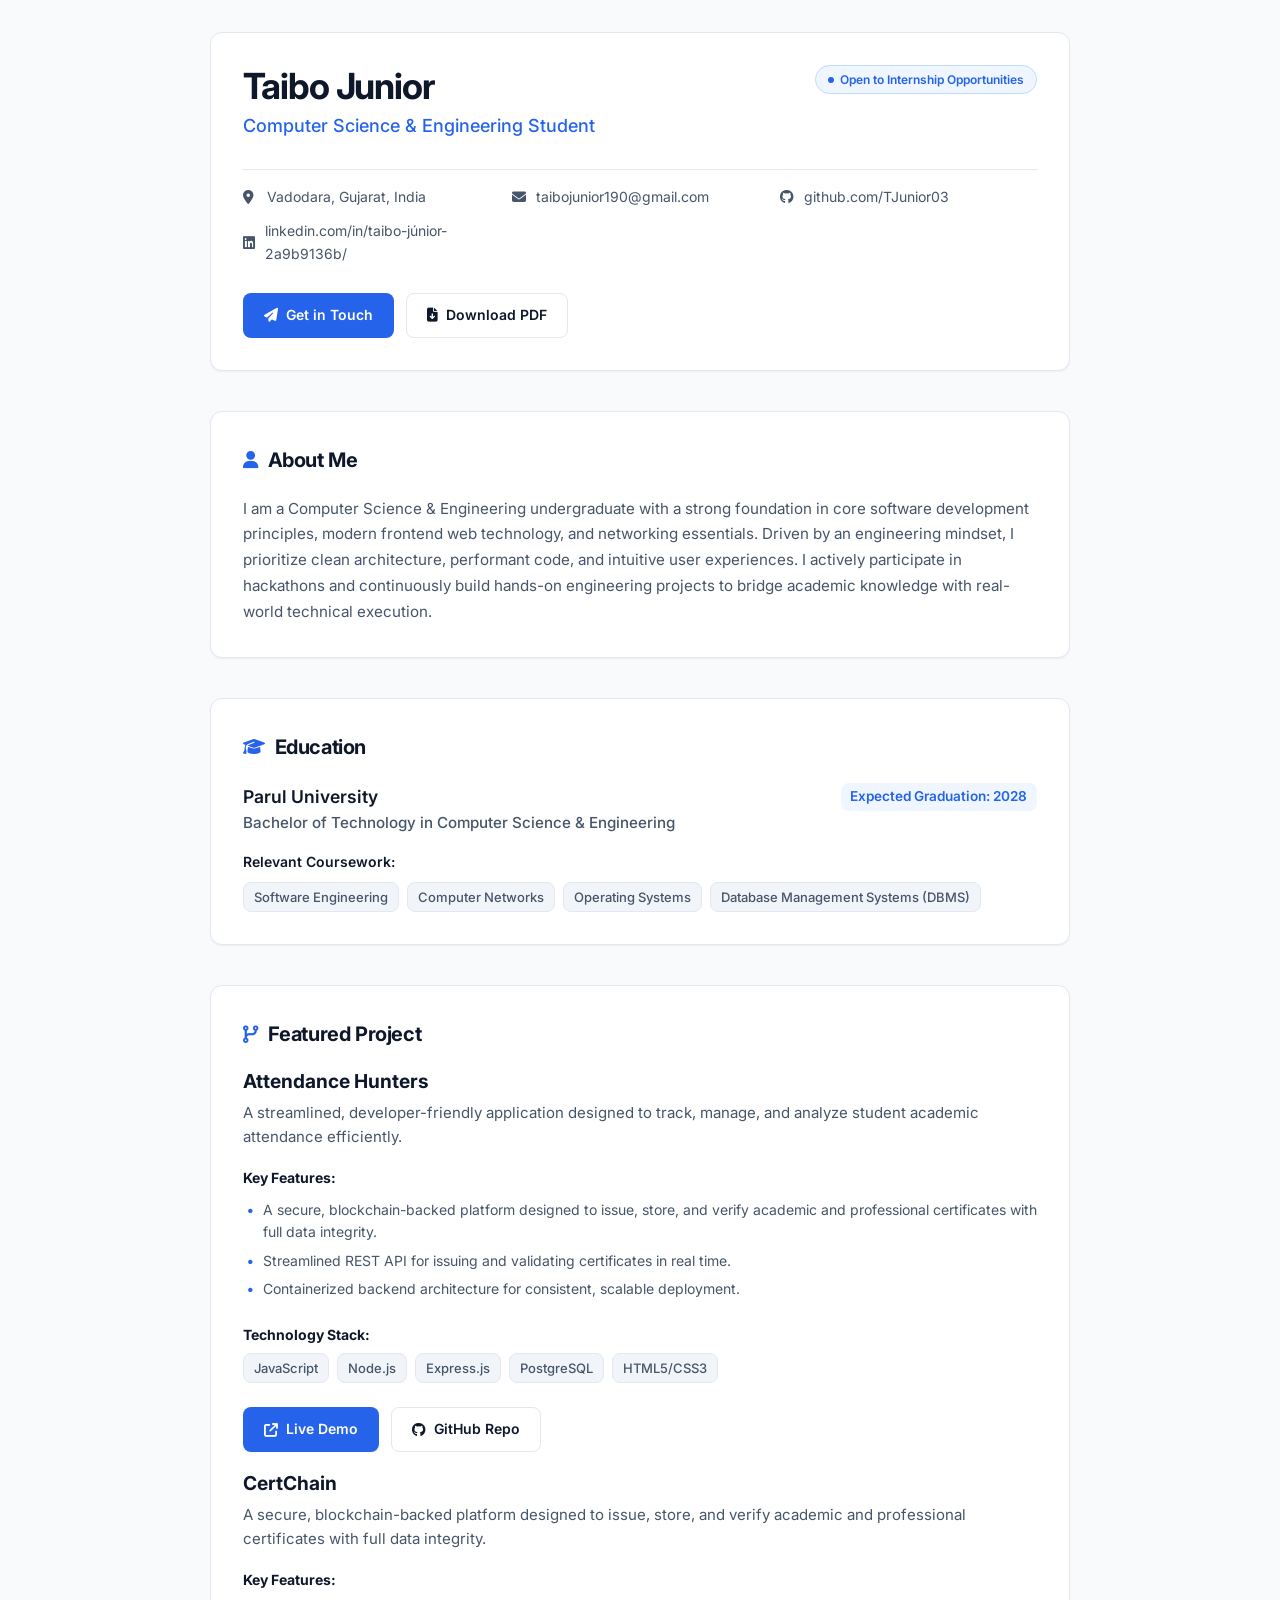
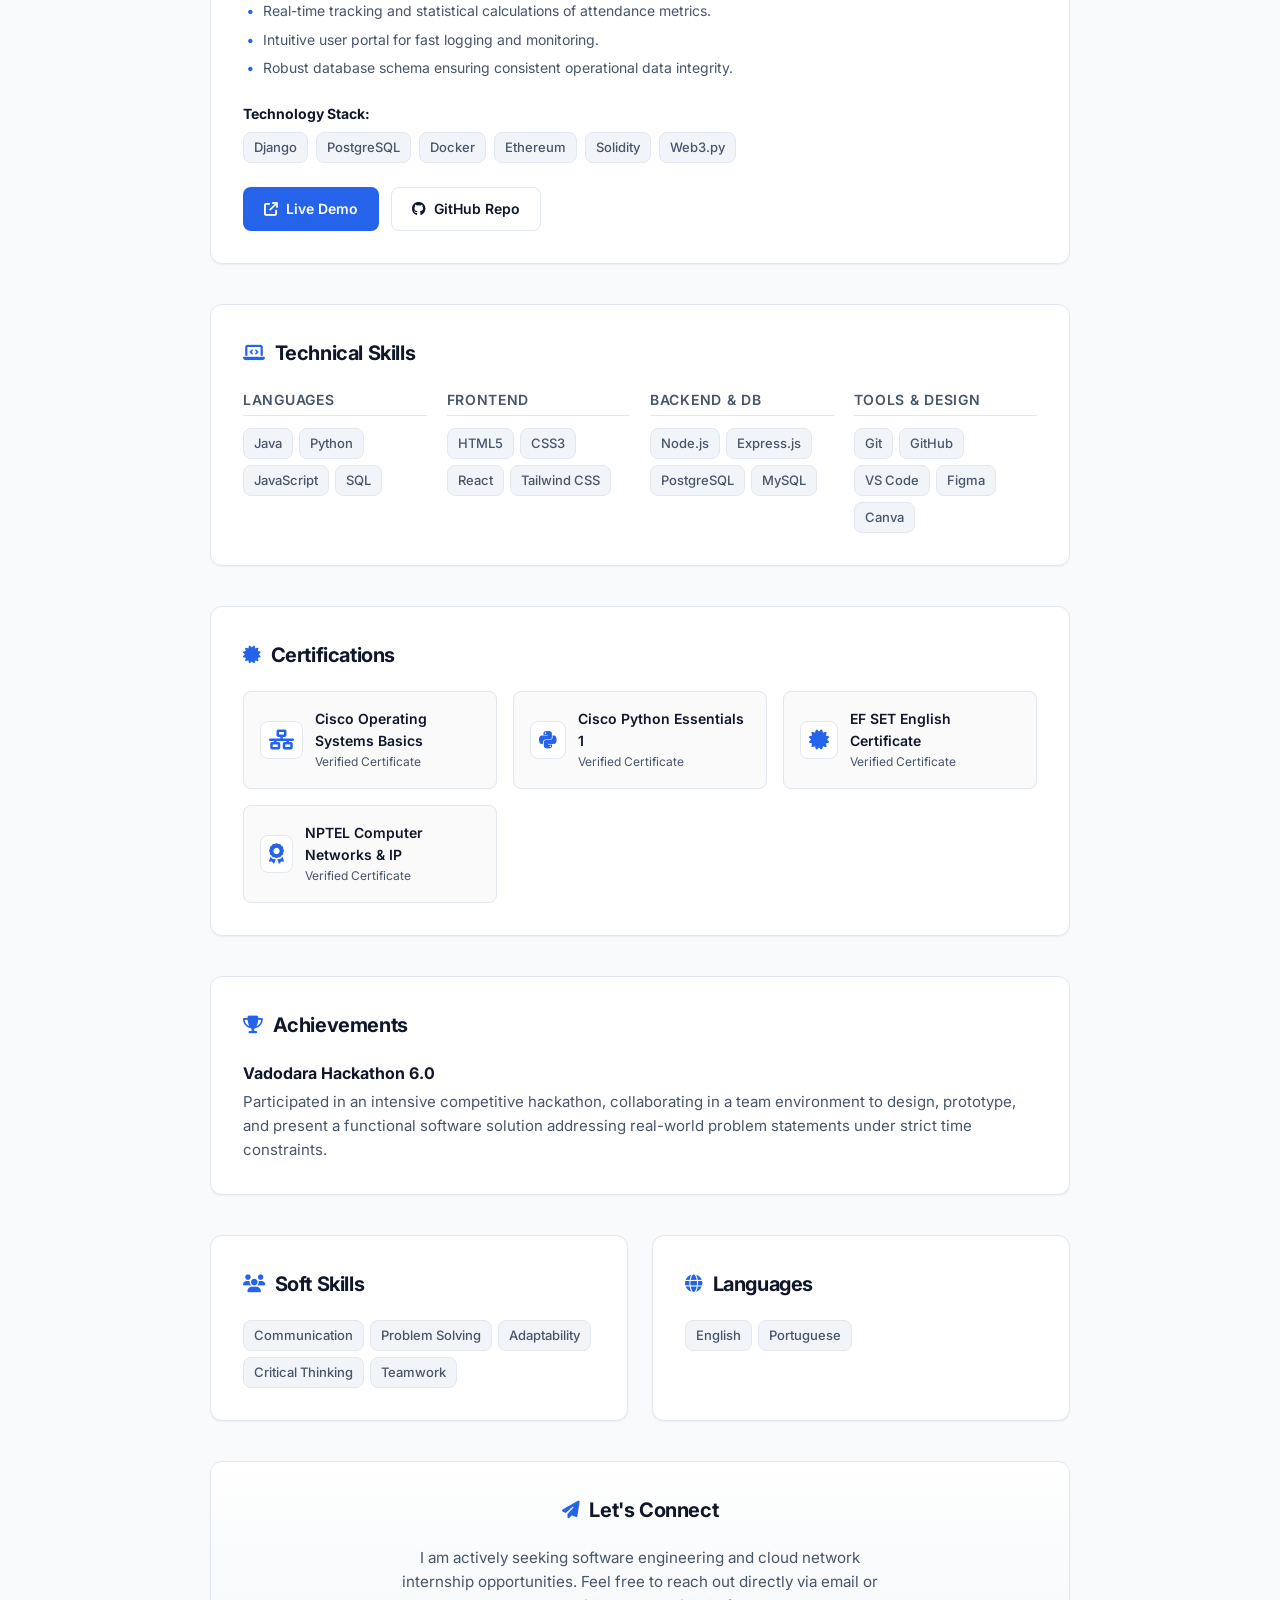
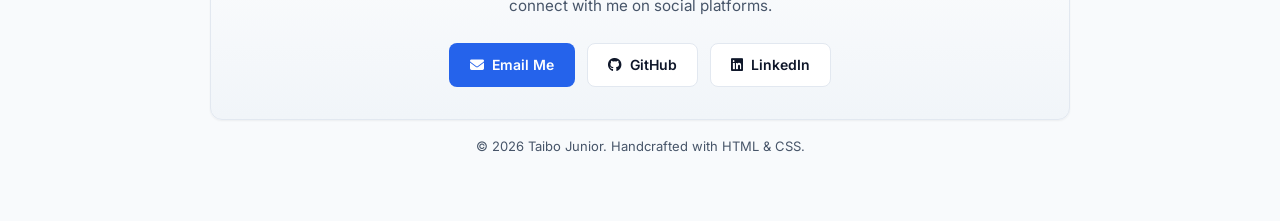
==== commit 7723439c: "Adding the CertChain project into the portifolio and resume" ====
--- a/internship_resume_taibo_junior.html
+++ b/internship_resume_taibo_junior.html
@@ -654,10 +654,9 @@
                 </div>
             </div>
             
-            <div>⚠️ In Development (Live Project not availabe yet)</div>
 
             <div class="project-actions">
-                <a href="#" target="_blank" rel="noopener noreferrer" class="btn btn-primary" aria-label="Live Demo of Attendance Hunters">
+                <a href="http://13.204.65.237/" target="_blank" rel="noopener noreferrer" class="btn btn-primary" aria-label="Live Demo of Attendance Hunters">
                     <i class="fa-solid fa-arrow-up-right-from-square" aria-hidden="true"></i> Live Demo
                 </a>
                 <a href="https://github.com/TJunior03/certchain" target="_blank" rel="noopener noreferrer" class="btn btn-secondary" aria-label="GitHub Repository of Attendance Hunters">
